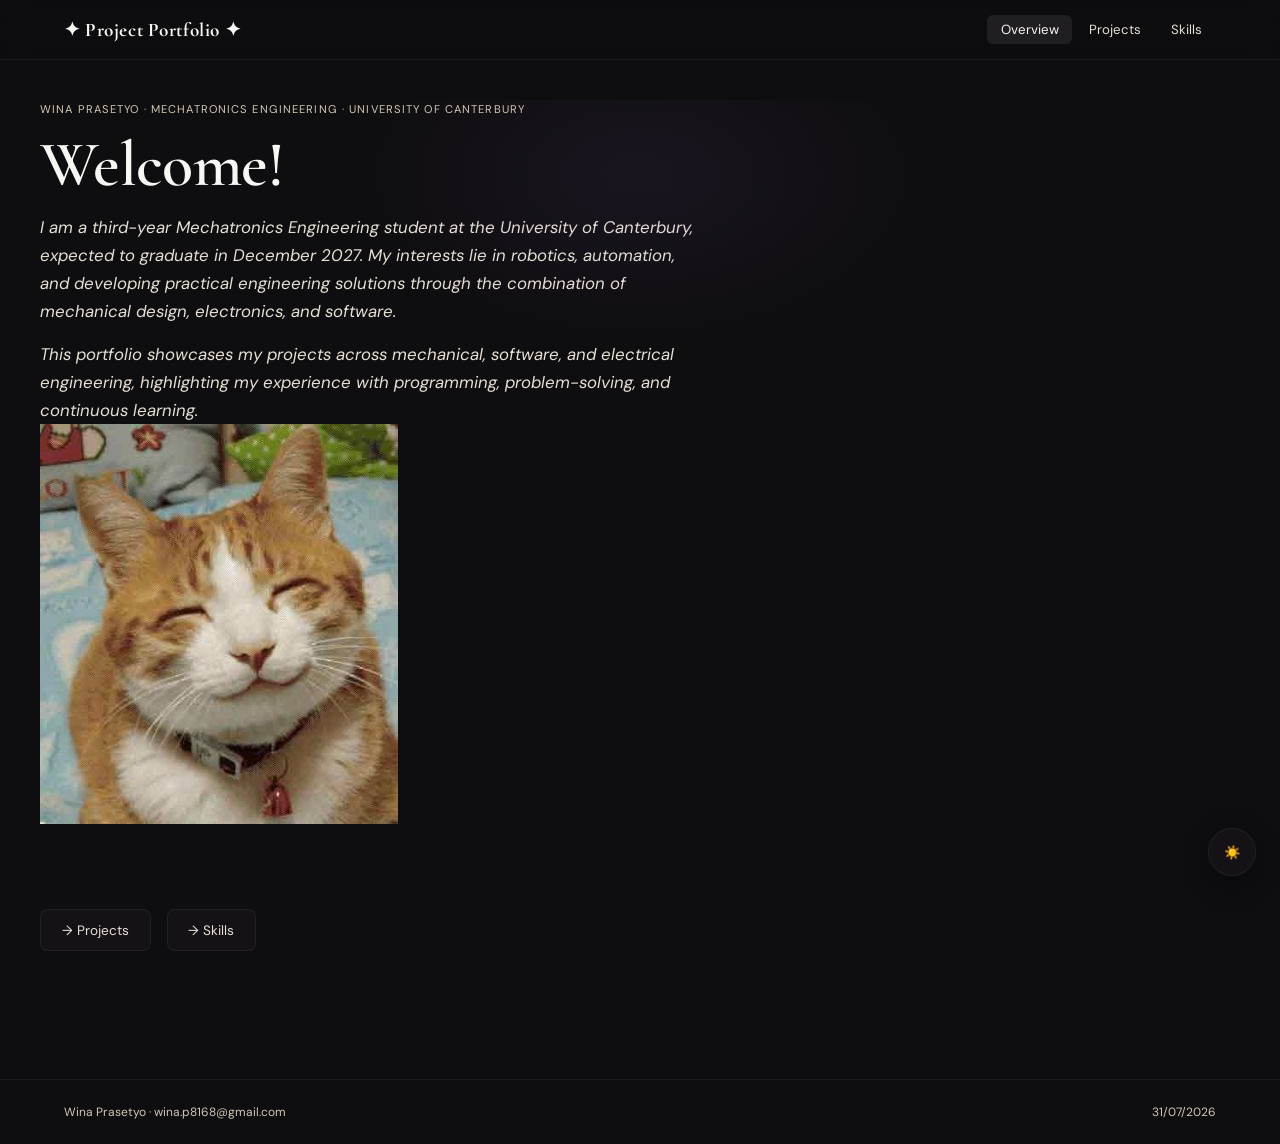
==== index.html @ edc29758 "Update index.html" ====
<!DOCTYPE html>
<html lang="en">
<head>
  <meta charset="UTF-8">
  <meta name="viewport" content="width=device-width, initial-scale=1.0">
  <title>Project Portfolio — Overview</title>
  <link rel="stylesheet" href="css/style.css">
</head>
  
<body data-page="overview" class="dark">

<header id="site-header">
  <div class="container inner">

    <a href="index.html" class="brand">
      ✦ Project Portfolio ✦
    </a>

    <button class="menu-toggle" id="menu-toggle">
      ☰
    </button>

    <nav class="mobile-menu" id="nav-menu">
      <a href="index.html" class="active">Overview</a>
      <a href="pages/projects.html">Projects</a>
      <a href="pages/skills.html">Skills</a>
    </nav>

  </div>
</header>

<main class="container page-wrap">
  <section class ="hero" style="position:relative;padding:0 0 2.5rem;overflow:hidden">
    <div class="my-glow"></div>
    <div class="hero-text">
      <p style="font-size:0.7rem;letter-spacing:0.1em;text-transform:uppercase;color:var(--text-faint);margin-bottom:0.8rem">
        Wina Prasetyo · Mechatronics Engineering · University of Canterbury
      </p>
  
      <h1 class="my-title">Welcome!</h1>
  
      <p style="font-style:italic;color:var(--text-muted);font-size:1.05rem;margin:1rem 0 0;max-width:55ch">
        I am a third-year Mechatronics Engineering student at the University of Canterbury,
        expected to graduate in December 2027. My interests lie in robotics, automation, and
        developing practical engineering solutions through the combination of mechanical
        design, electronics, and software.
      </p>
  
      <p style="font-style:italic;color:var(--text-muted);font-size:1.05rem;margin:1rem 0 0;max-width:55ch">
        This portfolio showcases my projects across mechanical, software, and electrical
        engineering, highlighting my experience with programming, problem-solving, and
        continuous learning.
      </p>
    </div>
  
    <div class="hero-image">
      <img src="images/cat.jpg" alt="Profile picture">
    </div>
  </section>

  <!-- Quick links -->
  <div style="display:flex;gap:1rem;flex-wrap:wrap;margin-top:2.5rem">
    <a href="pages/projects.html"    class="quick-link">→ Projects</a>
    <a href="pages/skills.html"       class="quick-link">→ Skills</a>
  </div>

</main>

<footer>
  <div class="container inner">
    <span>Wina Prasetyo · wina.p8168@gmail.com</span>
    <span>31/07/2026</span>
  </div>
</footer>

<style>
.quick-link {
  display:inline-flex;align-items:center;gap:0.5rem;
  padding:0.7rem 1.3rem;
  background:var(--bg-card);border:1px solid var(--border);border-radius:8px;
  font-size:0.85rem;color:var(--text-muted);
  transition:var(--transition);
}
.quick-link:hover { border-color:var(--border-hover); color:var(--text); }
</style>

<button id="theme-toggle" aria-label="Toggle theme">
    🌙
</button>

<script>
const menuToggle = document.getElementById("menu-toggle");
const navMenu = document.getElementById("nav-menu");

menuToggle.addEventListener("click", function() {
  navMenu.style.display =
    navMenu.style.display === "flex" ? "none" : "flex";
});

const body = document.body;
const button = document.getElementById("theme-toggle");

const savedTheme = localStorage.getItem("theme") || "dark";

body.classList.remove("light", "dark");
body.classList.add(savedTheme);

button.textContent = savedTheme === "dark" ? "☀️" : "🌙";

button.addEventListener("click", () => {
    const newTheme = body.classList.contains("dark")
        ? "light"
        : "dark";

    body.classList.remove("light", "dark");
    body.classList.add(newTheme);

    localStorage.setItem("theme", newTheme);

    button.textContent = newTheme === "dark" ? "☀️" : "🌙";
});
</script>

</body>
</html>
---- css/style.css ----
/* ============================================================
   Main Stylesheet
   Aesthetic: Dark editorial
   Fonts: Cormorant Garamond (display) + DM Sans (body) + DM Mono
   ============================================================ */

@import url('https://fonts.googleapis.com/css2?family=Cormorant+Garamond:ital,wght@0,400;0,600;0,700;1,400;1,600&family=DM+Sans:wght@300;400;500;600&family=DM+Mono:wght@400;500&display=swap');

/* ── Design tokens ─────────────────────────────────────────── */
:root {
  --radius: 10px;
  --transition: 0.22s cubic-bezier(0.4,0,0.2,1);
}

/* ── Dark mode (Default) ────────────────────────────────────── */
body.dark {
  --bg:           #0e0d0f;
  --bg-card:      #141217;
  --bg-hover:     #1c1a21;
  --border:       rgba(255,255,255,0.06);
  --border-hover: rgba(255,255,255,0.14);

  --text:         #F9F7F4;
  --text-muted:   #E7DFD4;
  --text-faint:   #D5C7B3;

  --nav-hover: rgba(255,255,255,0.08);
  --shadow: rgba(0,0,0,0.4);
  --glow: rgba(159,122,234,0.08);

  --accent-one: #9F7AEA;
  --accent-two: #F56565;
   
  --accent: #f0ebe4;
  --accent-bg: rgba(159,122,234,0.1);
}

/* ── Light mode ─────────────────────────────────────────────── */
body.light {
  --bg:           #fef9f0;
  --bg-card:      #fff8ee;
  --bg-hover:     #fff3df;
  --border:       rgba(120,90,60,0.12);
  --border-hover: rgba(120,90,60,0.22);

  --text:         #3d2b1f;
  --text-muted:   #7a5c46;
  --text-faint:   #b89d87;

  --nav-hover: rgba(120,90,60,0.08);
  --shadow: rgba(120,90,60,0.18);
  --glow: rgba(155,118,83,0.08);
   
  --accent-one: #9b7653;
  --accent-two: #c46a52;
   
  --accent: #3d2b1f;
  --accent-bg: rgba(155,118,83,0.12);
}

/* ── Reset ──────────────────────────────────────────────────── */
*, *::before, *::after { box-sizing: border-box; margin: 0; padding: 0; }
html { scroll-behavior: smooth; }
body {
  font-family: 'DM Sans', sans-serif;
  background: var(--bg);
  color: var(--text);
  min-height: 100vh;
  -webkit-font-smoothing: antialiased;
}

/* ── Typography ─────────────────────────────────────────────── */
h1, h2, h3, h4 { font-family: 'Cormorant Garamond', serif; font-weight: 600; letter-spacing: -0.01em; }
h1 { font-size: clamp(2.2rem, 5vw, 4rem); line-height: 1.05; }
h2 { font-size: clamp(1.5rem, 3vw, 2.2rem); line-height: 1.1; }
h3 { font-size: clamp(1.1rem, 2vw, 1.5rem); }
h4 { font-size: 1rem; }
p  { line-height: 1.65; font-size: 0.93rem; color: var(--text-muted); }
code { font-family: 'DM Mono', monospace; font-size: 0.82rem; }
a { color: inherit; text-decoration: none; }

/* ── Layout ──────────────────────────────────────────────────── */
.container { max-width: 1200px; margin: 0 auto; padding: 0 1.5rem; }

/* ── Card ───────────────────────────────────────────────────── */
.card {
  background: var(--bg-card);
  border: 1px solid var(--border);
  border-radius: var(--radius);
  padding: 1.5rem;
  transition: var(--transition);
}
.card:hover { border-color: var(--border-hover); background: var(--bg-hover); }

/* ── Tags ───────────────────────────────────────────────────── */
.tag {
  display: inline-block;
  padding: 0.2rem 0.6rem;
  border-radius: 4px;
  font-size: 0.72rem;
  font-weight: 500;
  letter-spacing: 0.04em;
  text-transform: uppercase;
}

/* ── Scrollbar ──────────────────────────────────────────────── */
::-webkit-scrollbar { width: 5px; height: 5px; }
::-webkit-scrollbar-track { background: transparent; }
::-webkit-scrollbar-thumb { background: var(--text-faint); border-radius: 3px; }

/* ══════════════════════════════════════════════════════════════
   HEADER / NAV
   ══════════════════════════════════════════════════════════════ */
#site-header {
  position: sticky;
  top: 0;
  z-index: 100;
  background: color-mix(in srgb, var(--bg) 92%, transparent);
  backdrop-filter: blur(14px);
  border-bottom: 1px solid var(--border);
  height: 60px;
  display: flex;
  align-items: center;
}

#site-header .inner {
  display: flex;
  align-items: center;
  justify-content: space-between;
  width: 100%;
  padding: 0 1.5rem;
}

/* Left logo */
.brand {
  font-family: 'Cormorant Garamond', serif;
  font-size: 1.2rem;
  font-weight: 700;
  letter-spacing: 0.03em;
  color: var(--text);
  white-space: nowrap;
}

/* Desktop navigation */
#site-header nav {
  display: flex;
  gap: .2rem;
}

#site-header nav a {
  padding: .4rem .85rem;
  border-radius: 6px;
  color: var(--text-muted);
  font-size: .83rem;
  transition: var(--transition);
}

#site-header nav a:hover,
#site-header nav a.active {
  color: var(--text);
  background: var(--nav-hover);
}

/* Hamburger hidden on desktop */
.menu-toggle {
  display:none;
  background:none;
  border:none;
  color:var(--text);
  font-size:1.8rem;
  cursor:pointer;
}

/* Mobile dropdown */
.mobile-menu {
  display:none;
}

/* ══════════════════════════════════════════════════════════════
   PAGE WRAPPER
   ══════════════════════════════════════════════════════════════ */
.page-wrap { padding: 2.5rem 0 5rem; }

/* ── Page header ────────────────────────────────────────────── */
.page-header { margin-bottom: 2rem; }
.page-header .eyebrow {
  font-size: 0.7rem; letter-spacing: 0.1em; text-transform: uppercase;
  color: var(--text-faint); margin-bottom: 0.5rem;
}
.page-header h1 { line-height: 1.05; }
.page-header p  { margin-top: 0.6rem; max-width: 60ch; }

/* ══════════════════════════════════════════════════════════════
   OVERVIEW (index.html)
   ══════════════════════════════════════════════════════════════ */
.my-title {
  background: linear-gradient(135deg, var(--text) 30%, var(--accent-one) 80%, var(--accent-two));
  -webkit-background-clip: text; -webkit-text-fill-color: transparent; background-clip: text;
}
.my-glow {
  position: absolute; top: -100px; left: 50%; transform: translateX(-50%);
  width: 600px; height: 350px;
  background: radial-gradient(ellipse, var(--glow) 0%, transparent 70%);
  pointer-events: none;
}
.my-meta { display: flex; gap: 2rem; flex-wrap: wrap; font-size: 0.8rem; color: var(--text-faint); margin-top: 1.5rem; }
.hero-meta strong { color: var(--text-muted); }

.stat-grid { display: grid; grid-template-columns: repeat(auto-fill, minmax(180px,1fr)); gap: 1rem; margin: 2rem 0; }
.stat-pill {
  background: var(--bg-card); border: 1px solid var(--border); border-radius: var(--radius);
  padding: 1.2rem 1.4rem; border-left: 3px solid transparent;
}
.stat-pill .label { font-size: 0.65rem; text-transform: uppercase; letter-spacing: 0.07em; color: var(--text-faint); margin-bottom: 0.35rem; }
.stat-pill .value { font-family: 'Cormorant Garamond', serif; font-size: 1.45rem; font-weight: 700; color: var(--text); line-height: 1; }
.stat-pill .sub   { font-size: 0.72rem; color: var(--text-muted); margin-top: 0.2rem; }

.saga-grid { display: grid; grid-template-columns: repeat(auto-fill, minmax(220px,1fr)); gap: 0.8rem; margin-top: 1.5rem; }
.saga-card { background: var(--bg-card); border: 1px solid var(--border); border-radius: var(--radius); padding: 1.1rem 1.3rem; border-left: 3px solid transparent; }
.saga-card .saga-num { font-size: 0.63rem; text-transform: uppercase; letter-spacing: 0.08em; color: var(--text-faint); margin-bottom: 0.2rem; }
.saga-card .saga-name { font-family: 'Cormorant Garamond', serif; font-size: 1.05rem; color: var(--text); }
.saga-card .saga-range { font-size: 0.75rem; color: var(--text-muted); margin-top: 0.2rem; }


/* ══════════════════════════════════════════════════════════════
   PROJECTS (projects.html)
   ══════════════════════════════════════════════════════════════ */
.filter-bar { display: flex; gap: 0.4rem; flex-wrap: wrap; margin-bottom: 1.5rem; }
.filter-bar button {
  padding: 0.3rem 0.85rem; border-radius: 20px; border: 1px solid var(--border);
  background: transparent; color: var(--text-muted); font-family: 'DM Sans', sans-serif;
  font-size: 0.78rem; cursor: pointer; transition: var(--transition);
}
.filter-bar button:hover { border-color: var(--border-hover); color: var(--text); }
.filter-bar button.active { border-color: var(--accent); color: var(--accent); background: var(--accent-bg);}

.project-grid { display: grid; grid-template-columns: repeat(auto-fill, minmax(270px,1fr)); gap: 1rem; }
.project-card {
  background: var(--bg-card); border: 1px solid var(--border); border-radius: var(--radius);
  padding: 1.25rem; cursor: pointer; transition: var(--transition); position: relative; overflow: hidden;
}
.project-card::before {
  content: ''; position: absolute; top: 0; left: 0; right: 0; height: 2px;
  background: linear-gradient(90deg, var(--project-color, var(--accent-one)), transparent);
}
.project-card:hover { border-color: var(--border-hover); transform: translateY(-2px); box-shadow: 0 8px 24px var(--shadow); }
.project-card .project-name     { font-family: 'Cormorant Garamond', serif; font-size: 1.15rem; font-weight: 700; color: var(--text); }
.project-card .project-subtitle { font-size: 0.75rem; color: var(--text-muted); font-style: italic; margin: 0.1rem 0 0.5rem; }
.project-card .project-type     { font-size: 0.7rem; color: var(--text-faint); text-transform: uppercase; letter-spacing: 0.05em; margin-bottom: 0.6rem; }
.project-card .project-desc     { font-size: 0.82rem; color: var(--text-muted); line-height: 1.5; display: -webkit-box; -webkit-line-clamp: 3; -webkit-box-orient: vertical; overflow: hidden; }
.project-card .project-tags     { display: flex; gap: 0.4rem; flex-wrap: wrap; margin-top: 0.8rem; }

/* Detail panel */
#project-detail {
  position: fixed; right: 0; top: 60px;
  width: min(430px, 100vw); height: calc(100vh - 60px);
  background: var(--bg); border-left: 1px solid var(--border);
  overflow-y: auto; overscroll-behavior: contain; 
  -webkit-overflow-scrolling: touch; z-index: 90;
  transform: translateX(100%);
  transition: transform 0.3s cubic-bezier(0.4,0,0.2,1);
  padding: 2rem 1.5rem;
}
#project-detail.open { transform: translateX(0); }
.detail-close {
  position: absolute; top: 1rem; right: 1rem;
  background: var(--bg-hover); border: 1px solid var(--border);
  color: var(--text-muted); font-size: 1rem; width: 30px; height: 30px;
  border-radius: 6px; cursor: pointer; display: flex; align-items: center; justify-content: center;
  transition: var(--transition);
}
.detail-close:hover { color: var(--text); }
.detail-section { margin-top: 1.4rem; }
.detail-section h4 { font-size: 0.63rem; text-transform: uppercase; letter-spacing: 0.1em; color: var(--text-faint); margin-bottom: 0.5rem; }

/* ══════════════════════════════════════════════════════════════
   SKILLS (skills.html)
   ══════════════════════════════════════════════════════════════ */
/* Top chart area */
.skill-chart-sticky { position: relative; z-index: 50;
  background: var(--bg); padding-bottom: 1.5rem; margin-bottom: 1.5rem; }
.skill-chart-sticky .card { width: 100%; }
#proficiency-chart { width: 100%; height: 250px; display: block; }
.skill-timeline { position: relative; }
.skill-timeline::before {
  content: ''; position: absolute; left: 82px; top: 0; bottom: 0;
  width: 1px; background: var(--border);
}
.skill-item { display: grid; grid-template-columns: 82px 1fr; gap: 1.5rem; padding: 0.9rem 0; position: relative; }
.skill-item::before {
  content: ''; position: absolute; left: 78px; top: 1.5rem;
  width: 9px; height: 9px; border-radius: 50%;
  background: var(--arc-color, var(--text-faint)); border: 2px solid var(--bg); z-index: 1;
}
.skill-category { font-family: 'DM Mono', monospace; font-size: 0.7rem; color: var(--text-faint); text-align: right; padding-top: 0.15rem; }
.skill-body { padding-left: 0.5rem; }
.skill-name { font-family: 'Cormorant Garamond', serif; font-size: 1.08rem; font-weight: 600; color: var(--text); margin-bottom: 0.35rem; }
.skill-summary { font-size: 0.81rem; color: var(--text-muted); line-height: 1.55; }
.skill-tags { margin-top: 0.5rem; }
.proficiency-bar-wrap { margin-top: 0.45rem; }
.proficiency-row { display: flex; justify-content: space-between; font-size: 0.6rem; color: var(--text-faint); margin-bottom: 0.15rem; }
.proficiency-bar { height: 3px; border-radius: 2px; background: var(--border); overflow: hidden; }
.proficiency-fill { height: 100%; border-radius: 2px; }

/* ══════════════════════════════════════════════════════════════
   FOOTER
   ══════════════════════════════════════════════════════════════ */
footer {
  border-top: 1px solid var(--border); padding: 1.5rem 0; margin-top: 3rem;
}
footer .inner { display: flex; justify-content: space-between; align-items: center; flex-wrap: wrap; gap: 0.5rem; }
footer span { font-size: 0.75rem; color: var(--text-faint); }

/* ── Animations ─────────────────────────────────────────────── */
@keyframes fadeUp { from { opacity:0; transform:translateY(10px); } to { opacity:1; transform:translateY(0); } }
.fade-up { animation: fadeUp 0.4s ease forwards; }


/* ============================================================
   MOBILE RESPONSIVENESS
   ============================================================ */

@media (max-width: 768px) {
  /* Prevent horizontal scrolling */
  html {
    overflow-x: hidden;
  }

  /* ── Container spacing ─────────────────────────────────── */
  .container {
    padding: 0 1rem;
  }

  .page-wrap {
    padding-top: 1.5rem;
    padding-bottom: 3rem;
  }

  /* ── Mobile navigation ─────────────────────────────────── */
   #site-header {
     height: 60px;
   }
   
   #site-header .inner {
     flex-direction: row;
     align-items: center;
   }
   
   /* Hide desktop nav */
   #site-header nav {
     display: none;
   }
   
   /* Hamburger button */
   .menu-toggle {
     display: block;
     background: transparent;
     border: none;
     color: var(--text);
     font-size: 1.8rem;
     cursor: pointer;
     line-height: 1;
   }
   
   /* Dropdown */
   .mobile-menu {
     position: absolute;
     top: 60px;
     left: 0;
     width: 100%;
     z-index: 200;
     background: color-mix(in srgb, var(--bg) 98%, transparent);
     backdrop-filter: blur(14px);
     border-bottom: 1px solid var(--border);
     display: none;
     flex-direction: column;
     padding: 0.8rem 1rem;
   }
   
   .mobile-menu.open {
     display:flex;
   }
   
   .mobile-menu a {
     padding: 0.8rem;
     border-radius: 8px;
     color: var(--text-muted);
     font-size: 0.95rem;
   }
   
   .mobile-menu a:hover {
     background: var(--bg-hover);
     color: var(--text);
   }

   body.detail-open { overflow: hidden; position: fixed; width: 100%; }

  /* ── Typography ────────────────────────────────────────── */
  h1 { font-size: 2.4rem; }
  h2 { font-size: 1.6rem; }
  p { font-size: 0.88rem; }

   /* ── Overview hero ─────────────────────────────────────── */
  .my-glow {
    width: 350px;
    height: 250px;
  }

  .my-title {
    font-size: 2.8rem;
  }

  /* ── Projects grid ─────────────────────────────────────── */

  .project-grid {
    grid-template-columns: 1fr;
    gap: 0.8rem;
  }

  .project-card {
    padding: 1rem;
  }

  /* ── Filters ───────────────────────────────────────────── */
  .filter-bar {
    gap: 0.35rem;
  }

  .filter-bar button {
    font-size: 0.7rem;
    padding: 0.3rem 0.65rem;
  }

  /* ── Detail panel ──────────────────────────────────────── */
   #project-detail {
     width: 100vw;
     top: 60px;
     height: calc(100vh - 60px);
     padding: 1.5rem 1rem;
     border-left: none;
     overflow-y: auto;
     overscroll-behavior: contain;
   }

  /* ── Skills chart ──────────────────────────────────────── */
  .skill-chart-sticky {
     position: relative;
     top: 0;
   }

  #proficiency-chart {
    height: 220px;
  }

  /* ── Skills timeline ──────────────────────────────────── */
  .skill-timeline::before {
    left: 10px;
  }

  .skill-item {
    display: block;
    padding-left: 2rem;
  }

  .skill-item::before {
    left: 6px;
  }

  .skill-category {
    text-align: left;
    padding-bottom: 0.3rem;
  }

  .skill-body {
    padding-left: 0;
  }

  /* ── Footer ───────────────────────────────────────────── */
  footer .inner {
    flex-direction: column;
    align-items: flex-start;
  }
}

/* Smaller phones */
@media (max-width: 420px) {
  .container {
    padding: 0 0.8rem;
  }

  #site-header nav a {
    font-size: 0.68rem;
  }

  .filter-bar button {
    width: calc(50% - 0.35rem);
  }

  .stat-grid {
    grid-template-columns: 1fr;
  }
}

/* ══════════════════════════════════════════════════════════════
   STYLE TOGGLE
   ══════════════════════════════════════════════════════════════ */

#theme-toggle {
    position: fixed;
    right: 24px;
    bottom: 24px;

    width: 48px;
    height: 48px;

    border: 1px solid var(--border);
    border-radius: 50%;

    background: var(--bg-card);
    color: var(--text);

    display: flex;
    align-items: center;
    justify-content: center;

    cursor: pointer;

    box-shadow: 0 8px 24px var(--shadow);
    transition: var(--transition);

    z-index: 1000;
}

#theme-toggle:hover {
    background: var(--bg-hover);
    transform: translateY(-2px);
}

#theme-toggle .sun,
#theme-toggle .moon {
    position: absolute;
    transition: opacity .2s ease;
}

body.dark .sun {
    opacity: 0;
}

body.dark .moon {
    opacity: 1;
}

body.light .sun {
    opacity: 1;
}

body.light .moon {
    opacity: 0;
}
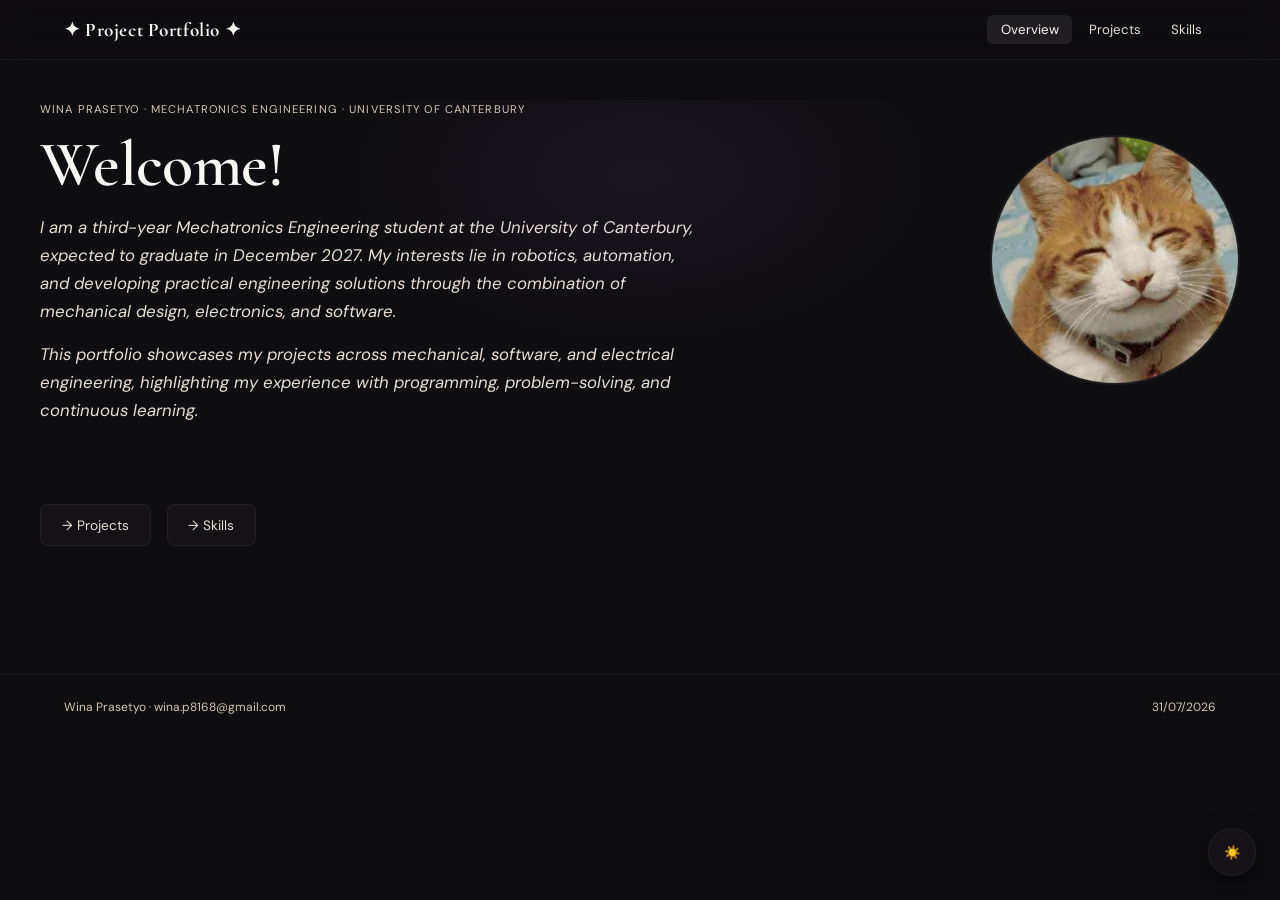
==== commit 172872f6: "Update index.html" ====
--- a/index.html
+++ b/index.html
@@ -30,7 +30,7 @@
 </header>
 
 <main class="container page-wrap">
-  <section class ="hero" style="position:relative;padding:0 0 2.5rem;overflow:hidden">
+  <section class ="hero">
     <div class="my-glow"></div>
     <div class="hero-text">
       <p style="font-size:0.7rem;letter-spacing:0.1em;text-transform:uppercase;color:var(--text-faint);margin-bottom:0.8rem">
--- a/css/style.css
+++ b/css/style.css
@@ -557,3 +557,47 @@
 body.light .moon {
     opacity: 0;
 }
+
+/* ══════════════════════════════════════════════════════════════
+   IMAGE STYLE
+   ══════════════════════════════════════════════════════════════ */
+.hero {
+  display: flex;
+  align-items: center;
+  justify-content: space-between;
+  gap: 3rem;
+  position: relative;
+  padding: 0 0 2.5rem;
+  overflow: hidden;
+}
+
+.hero-text {
+  flex: 1;
+}
+
+.hero-image {
+  flex-shrink: 0;
+}
+
+.hero-image img {
+  width: 250px;
+  height: 250px;
+  object-fit: cover;
+  border-radius: 50%;
+  border: 2px solid var(--border);
+}
+
+/* Mobile layout */
+@media (max-width: 768px) {
+  .hero {
+    flex-direction: column;
+    text-align: center;
+  }
+
+  .hero-image {
+    order: 1;
+  }
+}
+
+
+
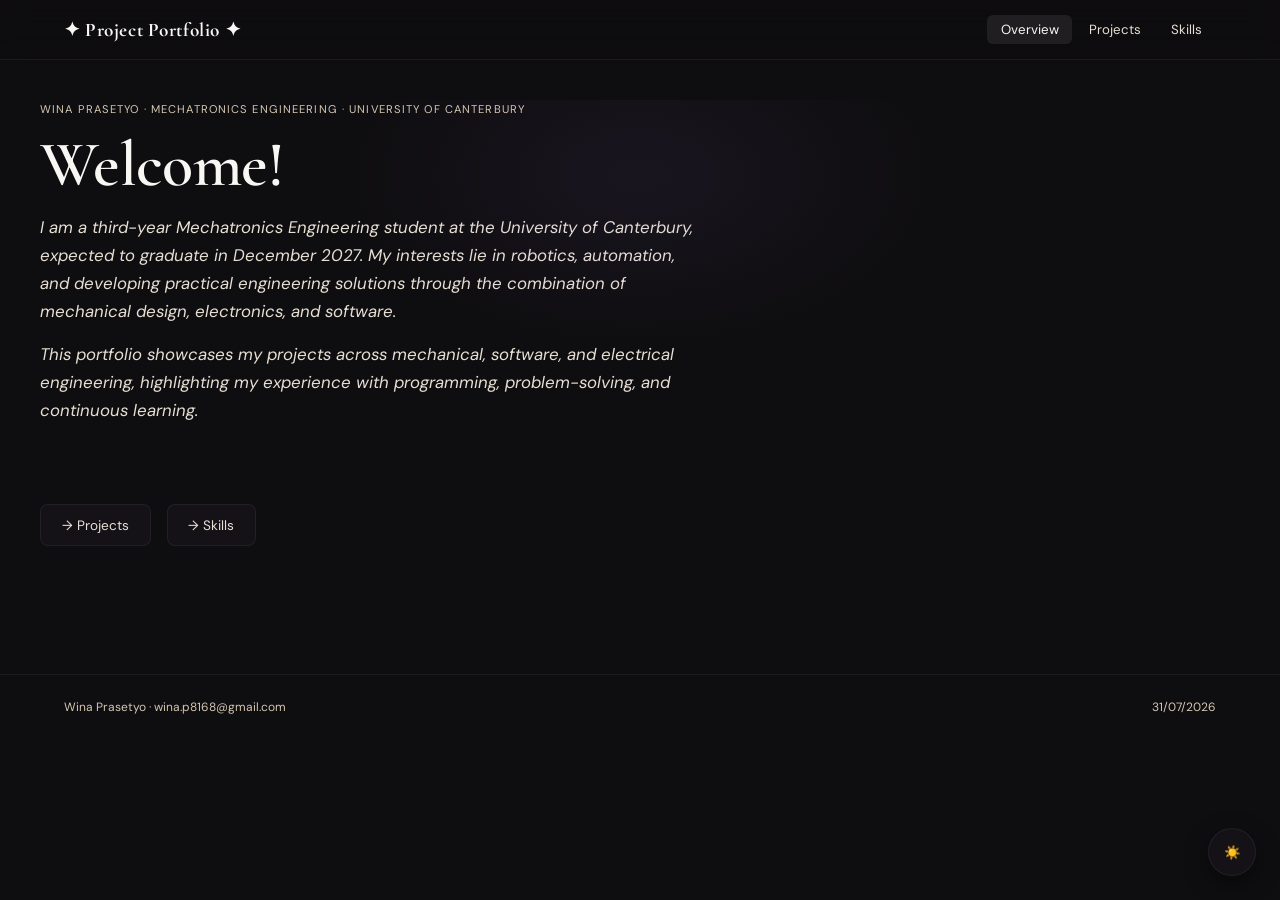
==== commit 84df2375: "Update index.html" ====
--- a/index.html
+++ b/index.html
@@ -54,7 +54,7 @@
     </div>
   
     <div class="hero-image">
-      <img src="images/cat.jpg" alt="Profile picture">
+     <!-- <img src="images/cat.jpg" alt="Profile picture"> -->
     </div>
   </section>
 
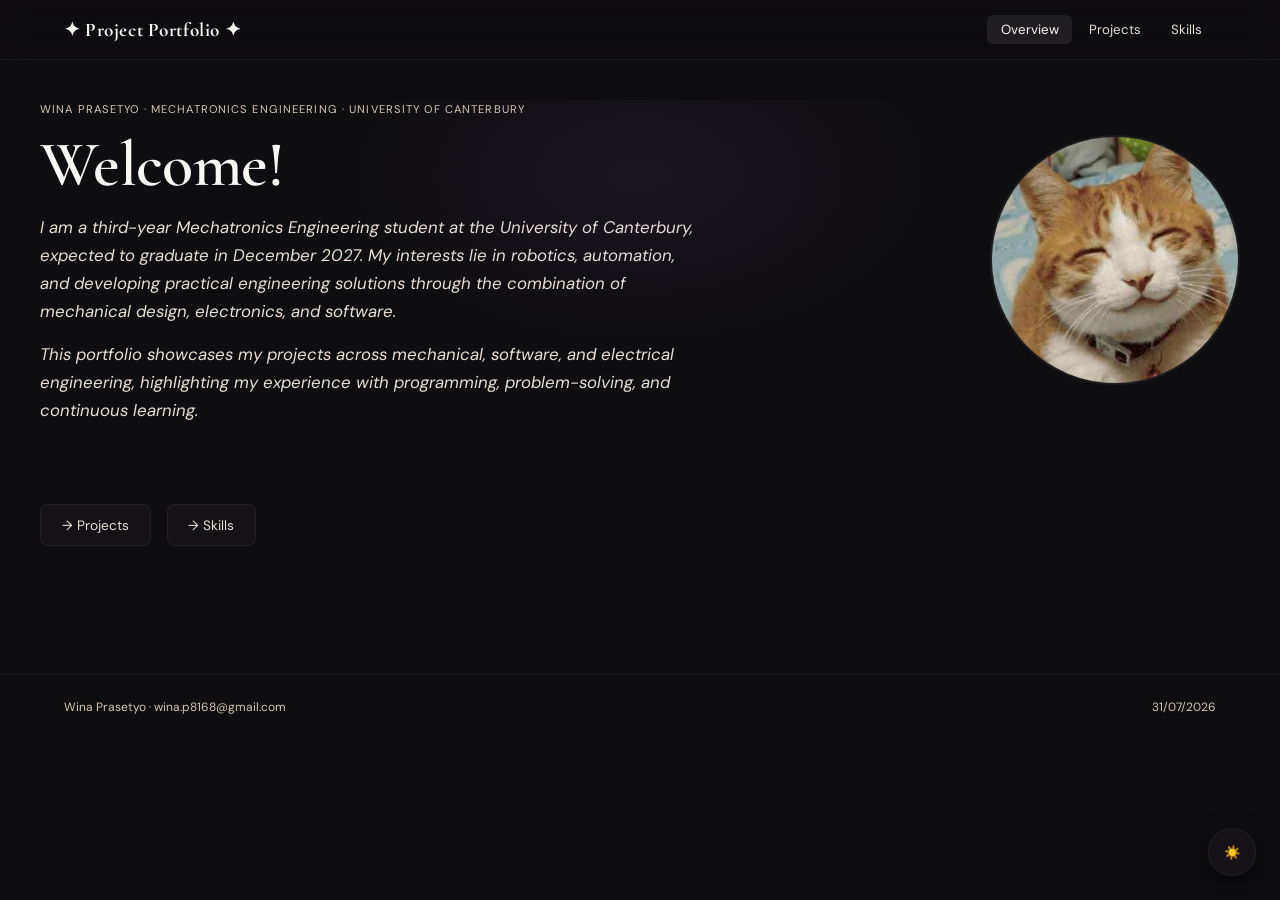
==== commit 55bbf9d3: "Update index.html" ====
--- a/index.html
+++ b/index.html
@@ -54,7 +54,7 @@
     </div>
   
     <div class="hero-image">
-     <!-- <img src="images/cat.jpg" alt="Profile picture"> -->
+      <img src="images/cat.jpg" alt="Profile picture">
     </div>
   </section>
 
--- a/css/style.css
+++ b/css/style.css
@@ -591,13 +591,19 @@
 @media (max-width: 768px) {
   .hero {
     flex-direction: column;
-    text-align: center;
+    align-items: flex-start;
+  }
+
+  .hero-text {
+    padding-left: 2rem; /* keep the indentation */
+    text-align: left;   /* keep text on the left */
   }
 
   .hero-image {
     order: 1;
-  }
-}
-
-
-
+    align-self: center; /* keeps only the cat centered */
+  }
+}
+
+
+
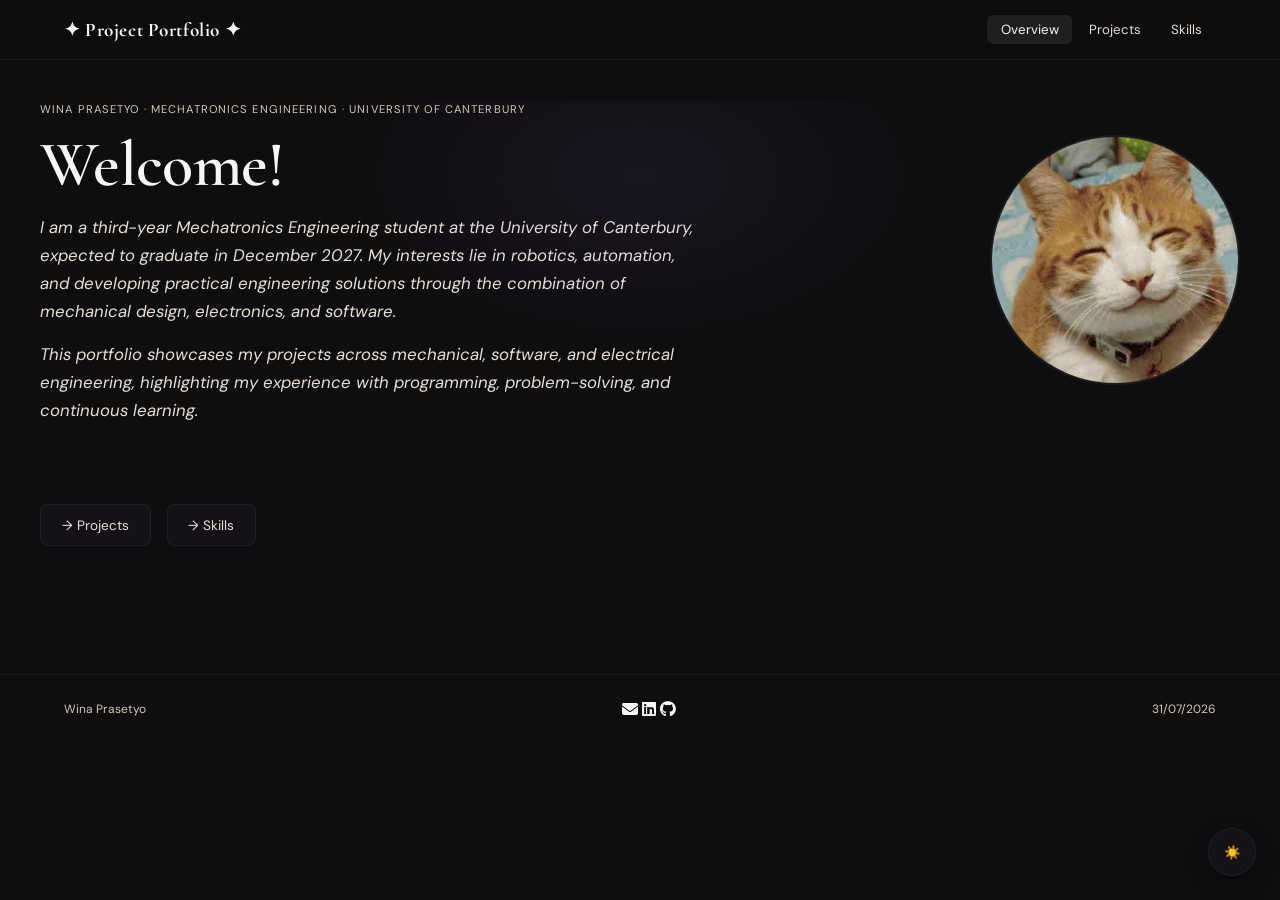
==== commit 67b36cea: "Update index.html" ====
--- a/index.html
+++ b/index.html
@@ -5,6 +5,7 @@
   <meta name="viewport" content="width=device-width, initial-scale=1.0">
   <title>Project Portfolio — Overview</title>
   <link rel="stylesheet" href="css/style.css">
+  <link rel="stylesheet" href="https://cdnjs.cloudflare.com/ajax/libs/font-awesome/6.5.1/css/all.min.css">
 </head>
   
 <body data-page="overview" class="dark">
@@ -68,7 +69,26 @@
 
 <footer>
   <div class="container inner">
-    <span>Wina Prasetyo · wina.p8168@gmail.com</span>
+    <span>Wina Prasetyo</span>
+
+    <div class="social-links">
+      <a href="mailto:wina.p8168@gmail.com" aria-label="Email">
+        <i class="fa-solid fa-envelope"></i>
+      </a>
+
+      <a href="https://www.linkedin.com/in/your-linkedin-username" 
+         target="_blank" 
+         aria-label="LinkedIn">
+        <i class="fa-brands fa-linkedin"></i>
+      </a>
+
+      <a href="https://github.com/your-github-username" 
+         target="_blank" 
+         aria-label="GitHub">
+        <i class="fa-brands fa-github"></i>
+      </a>
+    </div>
+
     <span>31/07/2026</span>
   </div>
 </footer>
--- a/css/style.css
+++ b/css/style.css
@@ -595,7 +595,6 @@
   }
 
   .hero-text {
-    padding-left: 2rem; /* keep the indentation */
     text-align: left;   /* keep text on the left */
   }
 
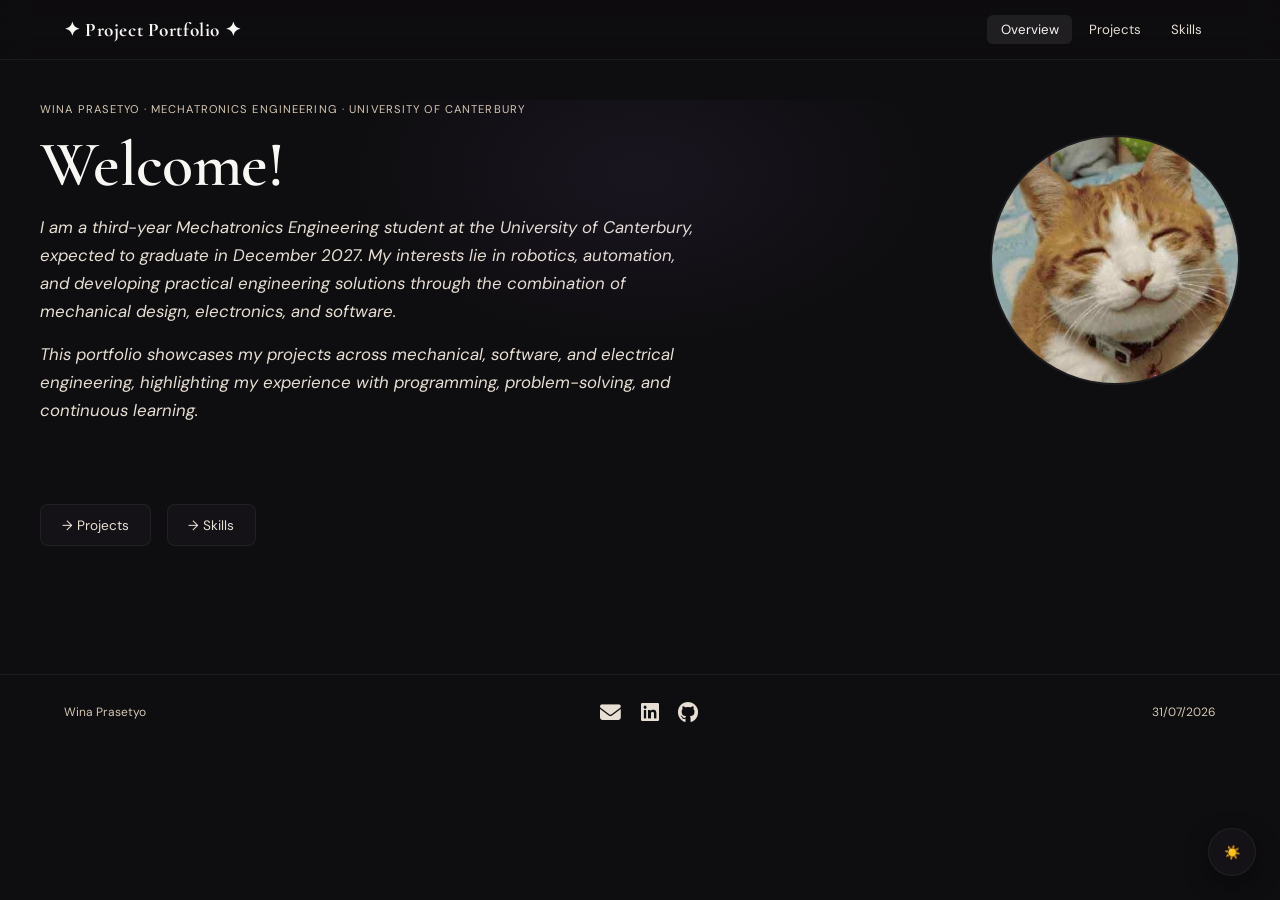
==== commit e17861be: "Update index.html" ====
--- a/index.html
+++ b/index.html
@@ -76,13 +76,13 @@
         <i class="fa-solid fa-envelope"></i>
       </a>
 
-      <a href="https://www.linkedin.com/in/your-linkedin-username" 
+      <a href="https://www.linkedin.com/in/wina-prasetyo-272272304/" 
          target="_blank" 
          aria-label="LinkedIn">
         <i class="fa-brands fa-linkedin"></i>
       </a>
 
-      <a href="https://github.com/your-github-username" 
+      <a href="https://github.com/WinaP" 
          target="_blank" 
          aria-label="GitHub">
         <i class="fa-brands fa-github"></i>
--- a/css/style.css
+++ b/css/style.css
@@ -604,5 +604,22 @@
   }
 }
 
-
-
+/* ══════════════════════════════════════════════════════════════
+   ICONS STYLE
+   ══════════════════════════════════════════════════════════════ */
+.social-links {
+  display: flex;
+  gap: 1.2rem;
+  align-items: center;
+}
+
+.social-links a {
+  color: var(--text-muted);
+  font-size: 1.3rem;
+  transition: var(--transition);
+}
+
+.social-links a:hover {
+  color: var(--text);
+  transform: translateY(-2px);
+}
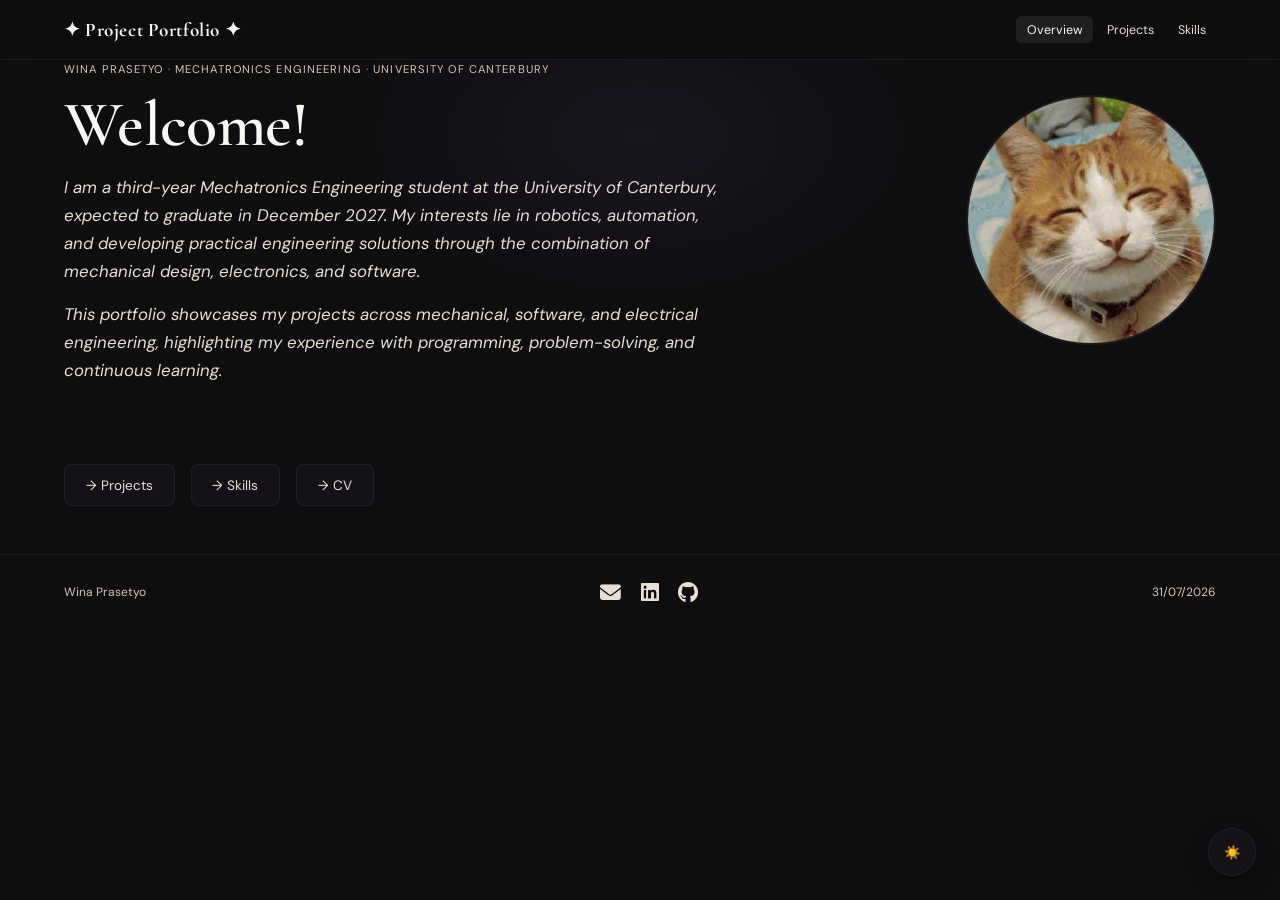
==== commit c4fe7149: "Update index.html" ====
--- a/index.html
+++ b/index.html
@@ -61,8 +61,9 @@
 
   <!-- Quick links -->
   <div style="display:flex;gap:1rem;flex-wrap:wrap;margin-top:2.5rem">
-    <a href="pages/projects.html"    class="quick-link">→ Projects</a>
-    <a href="pages/skills.html"       class="quick-link">→ Skills</a>
+    <a href="pages/projects.html"        class="quick-link">→ Projects</a>
+    <a href="pages/skills.html"          class="quick-link">→ Skills</a>
+    <a href="files/WINA_CV.pdf" class="quick-link" target="_blank">→ CV</a>
   </div>
 
 </main>
--- a/css/style.css
+++ b/css/style.css
@@ -234,7 +234,7 @@
 .filter-bar button:hover { border-color: var(--border-hover); color: var(--text); }
 .filter-bar button.active { border-color: var(--accent); color: var(--accent); background: var(--accent-bg);}
 
-.project-grid { display: grid; grid-template-columns: repeat(auto-fill, minmax(270px,1fr)); gap: 1rem; }
+.project-grid { display: grid; grid-template-columns: repeat(auto-fit, minmax(280px,1fr)); gap: 1rem; }
 .project-card {
   background: var(--bg-card); border: 1px solid var(--border); border-radius: var(--radius);
   padding: 1.25rem; cursor: pointer; transition: var(--transition); position: relative; overflow: hidden;
@@ -256,7 +256,7 @@
   width: min(430px, 100vw); height: calc(100vh - 60px);
   background: var(--bg); border-left: 1px solid var(--border);
   overflow-y: auto; overscroll-behavior: contain; 
-  -webkit-overflow-scrolling: touch; z-index: 90;
+  -webkit-overflow-scrolling: touch; z-index: 1000;
   transform: translateX(100%);
   transition: transform 0.3s cubic-bezier(0.4,0,0.2,1);
   padding: 2rem 1.5rem;
@@ -290,7 +290,7 @@
 .skill-item::before {
   content: ''; position: absolute; left: 78px; top: 1.5rem;
   width: 9px; height: 9px; border-radius: 50%;
-  background: var(--arc-color, var(--text-faint)); border: 2px solid var(--bg); z-index: 1;
+  background: var(--skill-color, var(--text-faint)); border: 2px solid var(--bg); z-index: 1;
 }
 .skill-category { font-family: 'DM Mono', monospace; font-size: 0.7rem; color: var(--text-faint); text-align: right; padding-top: 0.15rem; }
 .skill-body { padding-left: 0.5rem; }
@@ -320,7 +320,7 @@
    MOBILE RESPONSIVENESS
    ============================================================ */
 
-@media (max-width: 768px) {
+@media (max-width: 767px) {
   /* Prevent horizontal scrolling */
   html {
     overflow-x: hidden;
@@ -501,6 +501,135 @@
   }
 }
 
+/* ============================================================
+   TABLET RESPONSIVENESS
+   ============================================================ */
+
+@media (min-width: 768px) and (max-width: 1299px) {
+   #site-header nav a {
+      padding: .35rem .65rem;
+      font-size: .78rem;
+   }
+   
+  .container {
+     padding: 0 1.5rem;
+  }
+
+  /* Hero */
+  .hero {
+     gap: 1.5rem;
+     justify-content: center;
+  }
+   
+   .hero-text {
+      flex: 1;
+   }
+   
+   .hero-image img {
+      width: 180px;
+      height: 180px;
+   }
+
+  /* Projects */
+  .project-grid {
+    grid-template-columns: repeat(2, 1fr);
+  }
+
+  /* Stats */
+  .stat-grid {
+    grid-template-columns: repeat(2, 1fr);
+  }
+
+  .saga-grid {
+    grid-template-columns: repeat(2, 1fr);
+  }
+
+  /* Skills */
+  .skill-item {
+    grid-template-columns: 70px 1fr;
+    gap: 1rem;
+  }
+
+  .skill-timeline::before {
+    left: 70px;
+  }
+
+  .skill-item::before {
+    left: 66px;
+  }
+
+  /* Project detail stays as drawer */
+  #project-detail {
+    width: 420px;
+  }
+
+  footer .inner {
+    flex-wrap: nowrap;
+  }
+}
+
+/* ══════════════════════════════════════════════════════════════
+   DESKTOP PROJECT MODAL
+   ══════════════════════════════════════════════════════════════ */
+@media (min-width: 1300px) {
+
+  #project-detail {
+    top: 50%;
+    left: 50%;
+    right: auto;
+
+    width: min(90vw, 600px);
+    height: auto;
+    max-height: 80vh;
+
+    padding: 2rem;
+
+    background: var(--bg-card);
+    border: 1px solid var(--border);
+    border-radius: 16px;
+
+    transform: translate(-50%, -45%);
+
+    opacity: 0;
+    pointer-events: none;
+
+    box-shadow: 0 20px 60px rgba(0,0,0,0.45);
+  }
+
+
+  #project-detail.open {
+    transform: translate(-50%, -50%);
+
+    opacity: 1;
+    pointer-events: auto;
+  }
+
+
+  /* dark blurred background */
+  body.detail-open::before {
+    content: "";
+
+    position: fixed;
+    inset: 0;
+
+    background: rgba(0,0,0,0.45);
+
+    backdrop-filter: blur(5px);
+
+    z-index: 900;
+  }
+
+
+  /* blur page behind modal */
+  body.detail-open main,
+  body.detail-open header,
+  body.detail-open footer {
+    filter: blur(5px);
+    transition: filter 0.25s ease;
+  }
+
+}
+
 /* ══════════════════════════════════════════════════════════════
    STYLE TOGGLE
    ══════════════════════════════════════════════════════════════ */
@@ -556,6 +685,45 @@
 
 body.light .moon {
     opacity: 0;
+}
+
+/* ══════════════════════════════════════════════════════════════
+   SKILL CATEGORY TOGGLE
+   ══════════════════════════════════════════════════════════════ */
+
+.skill-toggle {
+    display: flex;
+    gap: 0.5rem;
+    margin-bottom: 1.2rem;
+}
+
+.skill-toggle button {
+    padding: 0.35rem 0.9rem;
+
+    border-radius: 20px;
+    border: 1px solid var(--border);
+
+    background: transparent;
+    color: var(--text-muted);
+
+    font-family: 'DM Sans', sans-serif;
+    font-size: 0.78rem;
+    font-weight: 500;
+
+    cursor: pointer;
+    transition: var(--transition);
+}
+
+.skill-toggle button:hover {
+    border-color: var(--border-hover);
+    color: var(--text);
+    background: var(--bg-hover);
+}
+
+.skill-toggle button.active {
+    color: var(--accent);
+    border-color: var(--accent);
+    background: var(--accent-bg);
 }
 
 /* ══════════════════════════════════════════════════════════════
@@ -588,7 +756,7 @@
 }
 
 /* Mobile layout */
-@media (max-width: 768px) {
+@media (max-width: 767px) {
   .hero {
     flex-direction: column;
     align-items: flex-start;
@@ -607,10 +775,12 @@
 /* ══════════════════════════════════════════════════════════════
    ICONS STYLE
    ══════════════════════════════════════════════════════════════ */
+
 .social-links {
   display: flex;
   gap: 1.2rem;
   align-items: center;
+  flex-shrink: 0;
 }
 
 .social-links a {
@@ -623,3 +793,29 @@
   color: var(--text);
   transform: translateY(-2px);
 }
+
+footer .inner {
+  display: flex;
+  align-items: center;
+  justify-content: space-between;
+  flex-direction: row;
+  gap: 1rem;
+}
+
+/* Keep footer horizontal on mobile */
+@media (max-width: 767px) {
+  footer .inner {
+    flex-direction: row;
+    flex-wrap: nowrap;
+    justify-content: space-between;
+    text-align: left;
+  }
+
+  footer .inner span {
+    white-space: nowrap;
+  }
+
+  .social-links {
+    gap: 0.8rem;
+  }
+}
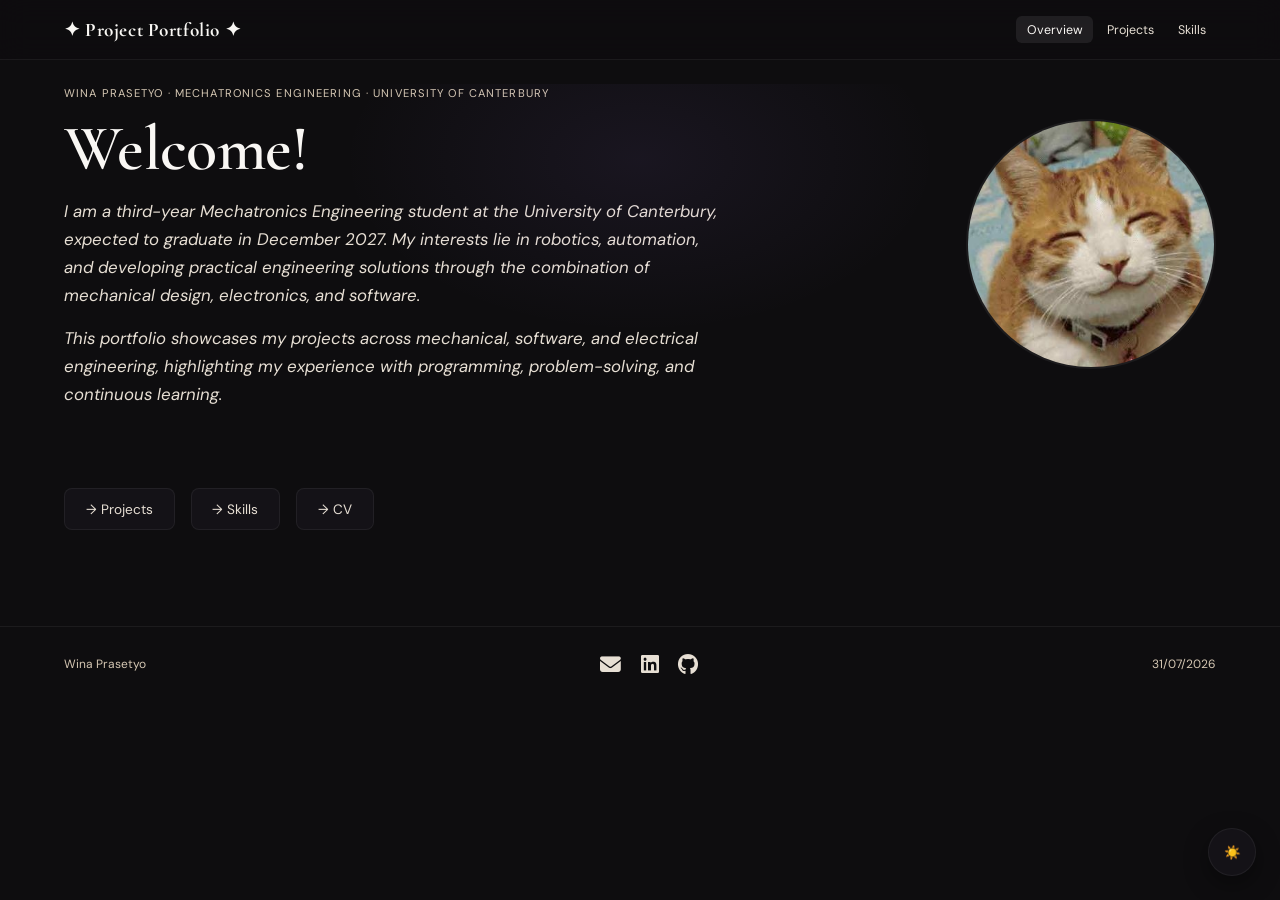
==== commit 3661ff3a: "Update index.html" ====
--- a/index.html
+++ b/index.html
@@ -55,7 +55,7 @@
     </div>
   
     <div class="hero-image">
-      <img src="images/cat.jpg" alt="Profile picture">
+      <img src="media/cat.jpg" alt="Profile picture">
     </div>
   </section>
 
--- a/css/style.css
+++ b/css/style.css
@@ -179,7 +179,7 @@
 /* ══════════════════════════════════════════════════════════════
    PAGE WRAPPER
    ══════════════════════════════════════════════════════════════ */
-.page-wrap { padding: 2.5rem 0 5rem; }
+.page-wrap { padding-top: 1.5rem; padding-bottom: 3rem; }
 
 /* ── Page header ────────────────────────────────────────────── */
 .page-header { margin-bottom: 2rem; }
@@ -316,10 +316,9 @@
 .fade-up { animation: fadeUp 0.4s ease forwards; }
 
 
-/* ============================================================
+/* ══════════════════════════════════════════════════════════════
    MOBILE RESPONSIVENESS
-   ============================================================ */
-
+   ══════════════════════════════════════════════════════════════ */
 @media (max-width: 767px) {
   /* Prevent horizontal scrolling */
   html {
@@ -501,9 +500,9 @@
   }
 }
 
-/* ============================================================
+/* ══════════════════════════════════════════════════════════════
    TABLET RESPONSIVENESS
-   ============================================================ */
+   ══════════════════════════════════════════════════════════════ */
 
 @media (min-width: 768px) and (max-width: 1299px) {
    #site-header nav a {
@@ -515,12 +514,17 @@
      padding: 0 1.5rem;
   }
 
+  .page-wrap {
+    padding-top: 1.5rem;
+    padding-bottom: 3rem;
+  }
+
   /* Hero */
   .hero {
      gap: 1.5rem;
      justify-content: center;
   }
-   
+
    .hero-text {
       flex: 1;
    }
@@ -558,20 +562,16 @@
     left: 66px;
   }
 
-  /* Project detail stays as drawer */
-  #project-detail {
-    width: 420px;
-  }
-
   footer .inner {
     flex-wrap: nowrap;
   }
 }
 
-/* ══════════════════════════════════════════════════════════════
-   DESKTOP PROJECT MODAL
-   ══════════════════════════════════════════════════════════════ */
-@media (min-width: 1300px) {
+
+/* ══════════════════════════════════════════════════════════════
+   POP UP CARD
+   ══════════════════════════════════════════════════════════════ */
+@media (min-width: 768px) {
 
   #project-detail {
     top: 50%;
@@ -657,7 +657,7 @@
     box-shadow: 0 8px 24px var(--shadow);
     transition: var(--transition);
 
-    z-index: 1000;
+    z-index: 1200;
 }
 
 #theme-toggle:hover {
@@ -819,3 +819,122 @@
     gap: 0.8rem;
   }
 }
+
+/* ══════════════════════════════════════════════════════════════
+   IMAGE GALLERY POPUP
+   ══════════════════════════════════════════════════════════════ */
+#image-gallery {
+  position: fixed;
+  inset: 0;
+  z-index: 1100;
+
+  display: none;
+  justify-content: center;
+  align-items: center;
+
+  padding: 2rem;
+  background: rgba(0,0,0,0.55);
+  backdrop-filter: blur(5px);
+}
+
+#image-gallery.open {
+  display:flex;
+}
+
+#gallery-media {
+  width: 100%;
+  height: 100%;
+  max-height: 70vh;
+
+  display:flex;
+  justify-content:center;
+  align-items:center;
+}
+
+#gallery-media img,
+#gallery-media video {
+  max-width:100%;
+  max-height:70vh;
+
+  border-radius:12px;
+  border:1px solid var(--border);
+
+  object-fit:contain;
+}
+
+#gallery-prev,
+#gallery-next {
+  position: absolute;
+  top: 50%;
+  transform: translateY(-50%);
+
+  width: 40px;
+  height: 36px;
+
+  background: var(--bg-hover);
+  border: 1px solid var(--border);
+
+  color: var(--text-muted);
+  font-size: 1.2rem;
+
+  border-radius: 6px;
+
+  cursor: pointer;
+
+  display: flex;
+  align-items: center;
+  justify-content: center;
+
+  transition: var(--transition);
+}
+
+#gallery-prev:hover,
+#gallery-next:hover {
+  color: var(--text);
+  background: var(--bg-card);
+  border-color: var(--border-hover);
+  transform: translateY(-50%) scale(1.05);
+}
+
+#gallery-prev {
+  left: 30px;
+}
+
+#gallery-next {
+  right: 30px;
+}
+
+#gallery-dots {
+  position: absolute;
+  bottom: 30px;
+  left: 50%;
+  transform: translateX(-50%);
+
+  display: flex;
+  gap: 8px;
+}
+
+.gallery-dot {
+  width:8px;
+  height:8px;
+  border-radius:50%;
+  background:var(--text-faint);
+}
+
+.gallery-dot.active {
+  background:white;
+}
+
+.view-images {
+ padding:.45rem 1rem;
+ border-radius:20px;
+ border:1px solid var(--border);
+ background:transparent;
+ color:var(--text);
+ cursor:pointer;
+ transition:var(--transition);
+}
+
+.view-images:hover {
+ background:var(--bg-hover);
+}
